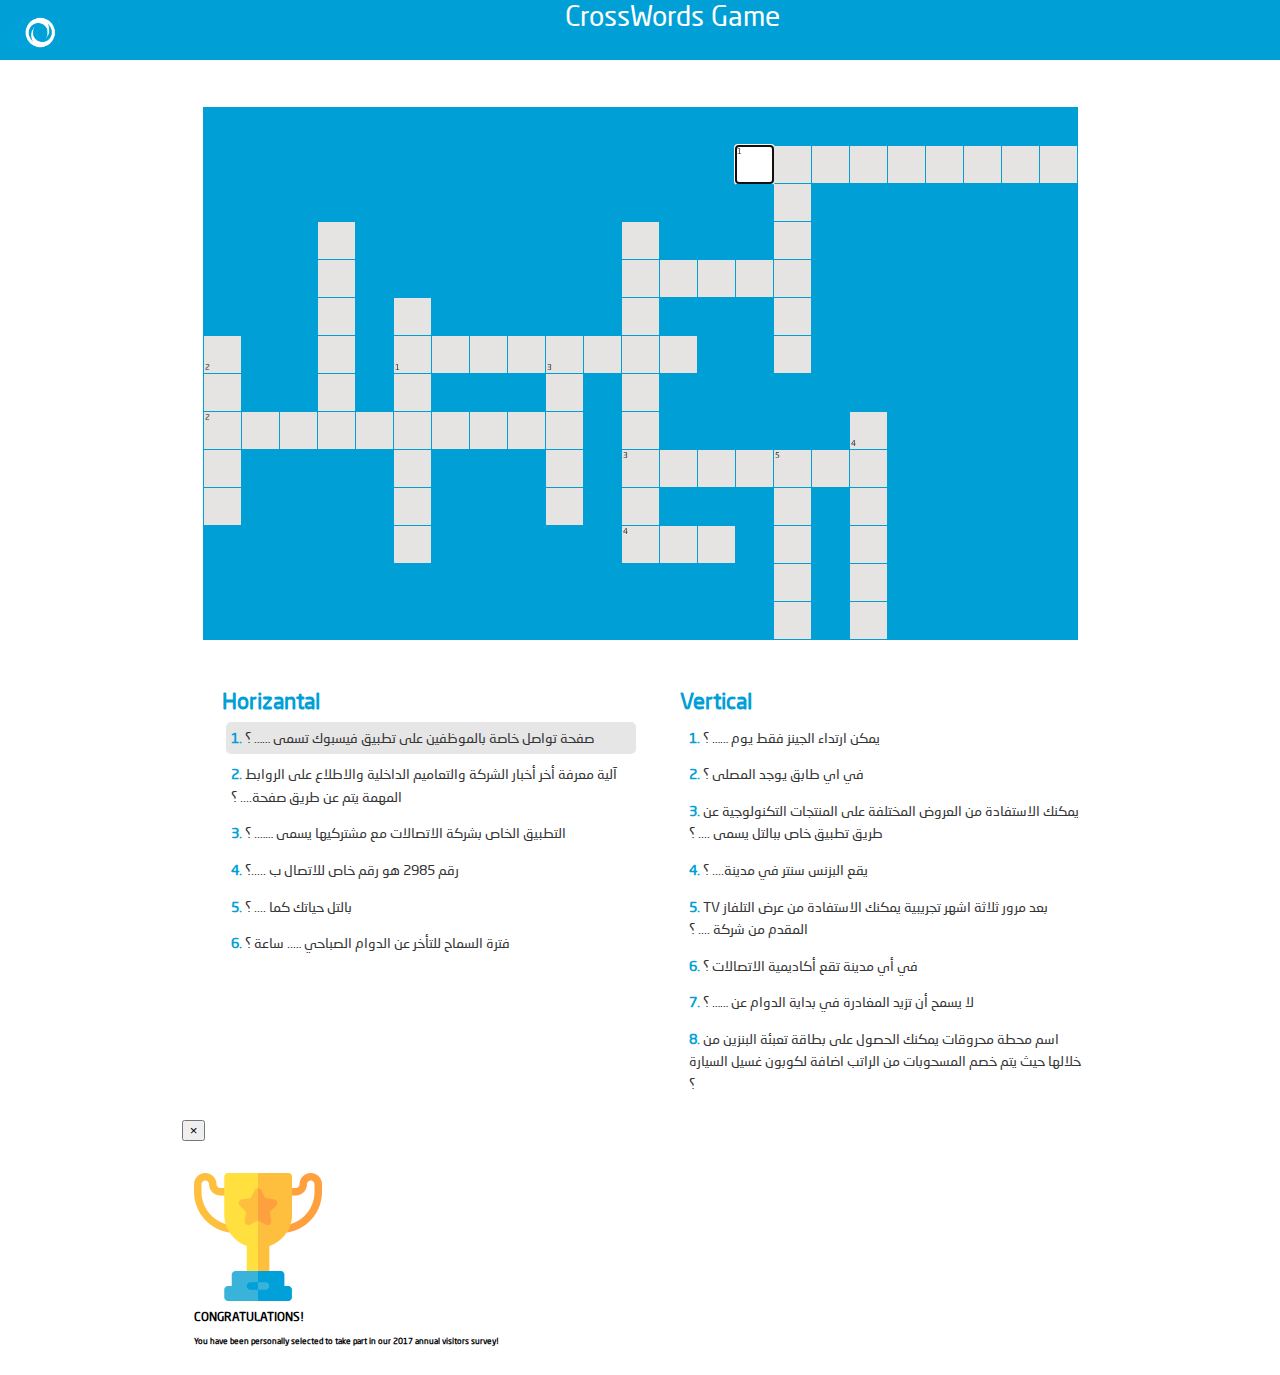
==== index.html @ 5eb7596e "Add files via upload" ====
<!DOCTYPE html>
<html lang="en">
<head>
  <meta charset="UTF-8">
  <meta http-equiv="X-UA-Compatible" content="IE=edge">
  <meta name="viewport" content="width=device-width, initial-scale=1.0">
  <script src="https://cdnjs.cloudflare.com/ajax/libs/jquery/3.5.1/jquery.js"></script>
  <!-- <link href="https://cdn.jsdelivr.net/npm/bootstrap@5.1.0/dist/css/bootstrap.min.css" rel="stylesheet" integrity="sha384-KyZXEAg3QhqLMpG8r+8fhAXLRk2vvoC2f3B09zVXn8CA5QIVfZOJ3BCsw2P0p/We" crossorigin="anonymous">
  <script src="https://cdn.jsdelivr.net/npm/bootstrap@5.1.0/dist/js/bootstrap.bundle.min.js" integrity="sha384-U1DAWAznBHeqEIlVSCgzq+c9gqGAJn5c/t99JyeKa9xxaYpSvHU5awsuZVVFIhvj" crossorigin="anonymous"></script> -->
  <!-- <script src="https://stackpath.bootstrapcdn.com/bootstrap/4.3.1/css/bootstrap.min.css"></script>
  <script src="https://stackpath.bootstrapcdn.com/bootstrap/4.3.1/js/bootstrap.bundle.min.js"></script>
  <script src="https://cdnjs.cloudflare.com/ajax/libs/jquery/3.2.1/jquery.min.js"></script> -->
  <!-- <script src="https://cdnjs.cloudflare.com/ajax/libs/jquery/3.2.1/jquery.min.js"></script> -->

  <!-- <link rel="stylesheet" href="https://maxcdn.bootstrapcdn.com/bootstrap/4.0.0/css/bootstrap.min.css" integrity="sha384-Gn5384xqQ1aoWXA+058RXPxPg6fy4IWvTNh0E263XmFcJlSAwiGgFAW/dAiS6JXm" crossorigin="anonymous">
  <script src="https://code.jquery.com/jquery-3.2.1.slim.min.js" integrity="sha384-KJ3o2DKtIkvYIK3UENzmM7KCkRr/rE9/Qpg6aAZGJwFDMVNA/GpGFF93hXpG5KkN" crossorigin="anonymous"></script>
  <script src="https://cdnjs.cloudflare.com/ajax/libs/popper.js/1.12.9/umd/popper.min.js" integrity="sha384-ApNbgh9B+Y1QKtv3Rn7W3mgPxhU9K/ScQsAP7hUibX39j7fakFPskvXusvfa0b4Q" crossorigin="anonymous"></script>
  <script src="https://maxcdn.bootstrapcdn.com/bootstrap/4.0.0/js/bootstrap.min.js" integrity="sha384-JZR6Spejh4U02d8jOt6vLEHfe/JQGiRRSQQxSfFWpi1MquVdAyjUar5+76PVCmYl" crossorigin="anonymous"></script> -->

  <script src="action.js"></script>
  <script src="myjquery.js"></script>
  <link rel="stylesheet" href="style.css">
  <link rel="stylesheet" href="Modal.css">
  <!-- <link rel="stylesheet" href="Modal.css"> -->
  
  <title>Document</title>
</head>
<body>

  <div class="header"><img src="paltelLogo.png" width="65px"><span>CrossWords Game</span></div>
  <div class="puzzle-container">

    <!-- Modal -->
<div class="modal fade" id="exampleModalCenter" tabindex="-1" role="dialog" aria-labelledby="exampleModalCenterTitle" aria-hidden="true">
  <div class="modal-dialog modal-dialog-centered" role="document">
    <div class="modal-content">
      <div class="modal-header">
        <button type="button" class="close" data-dismiss="modal" aria-label="Close">
          <span aria-hidden="true">&times;</span>
        </button>
      </div>
      <div class="modal-body">
        
        

        <div class="modal-dialog">
          <div>
              <div class="text-right cross"> <i class="fa fa-times"></i> </div>
              <div class="card-body text-center"> <img src="trophy.png">
                  <h3 class="congrats">CONGRATULATIONS!</h3>
                  <h5>You have been personally selected to take part in our 2017 annual visitors survey!</h5>
              </div>
          </div>
      </div>



      </div>
     
    </div>
  </div>
</div>


    <!-- Qua appariranno sia i clues che il cruciverba-->
  </div>
  
</body>
</html>
---- style.css ----
@font-face {
	font-family: myNeoFont;
	src: url(NeoSansArabicRegular.ttf);
  }



html {
	/*
		  Deafult colors
	  */
	--white-color: hsl(0, 0%, 85%);
	--light-white-color: hsl(0, 0%, 100%);
	--black-color: hsl(0, 0%, 20%);
	--light-black-color: hsl(0, 0%, 35%);
	--accent-color: hsl(220, 50%, 50%);
	--text-color: hsl(0, 0%, 20%);
	/*
		  Transition for theme change
	  */
	-webkit-transition: color 0.2s ease-in-out, background 0.2s ease-in-out;
	transition: color 0.2s ease-in-out, background 0.2s ease-in-out;
	background-color: var(--light-white-color);
	font: 62.5%/1.3em Helvetica, sans-serif;
	width: 100%;
	height: 100%;
	font-family: myNeoFont ;
	margin-top: -10px;
	
  }
  
  html.dark {
	/*
			  Dark mode colors
		  */
	--white-color: hsl(0, 0%, 29.4%);
	--light-white-color: hsl(220, 8%, 14%);
	--black-color: hsl(0, 0%, 11%);
	--accent-color: hsl(220, 75%, 50%);
	--text-color: hsl(220, 50%, 85%);
  }
  
  html body {
	-webkit-box-sizing: border-box;
	box-sizing: border-box;
	margin: 10px auto;
	height: 1000px;
  }
  
  .puzzle-container {
	display: -webkit-box;
	display: -ms-flexbox;
	display: flex;
	flex-direction: column;
	flex-direction: column-reverse;
	-ms-flex-wrap: wrap;
	flex-wrap: wrap;
	-webkit-box-pack: space-evenly;
	-ms-flex-pack: space-evenly;
	justify-content: space-evenly;
	-webkit-box-orient: horizontal;
	-webkit-box-direction: normal;
	-ms-flex-direction: row;
	align-content: center;
	margin-top: 47px;
	/* flex-direction: row; */
	/* margin-bottom: 300px; */
	/* width: 100%; */
	/*
		  Clues style
	  */
  }
  
  .puzzle-container .puzzle-wrapper table.puzzle {
	border-collapse: collapse;
	border-spacing: 0;
	border-radius: 5px;
	max-width: 100%;
  }
  
  .puzzle-container .puzzle-wrapper table.puzzle tr {
	width: 100%;
  }
  
  .puzzle-container .puzzle-wrapper table.puzzle td {
	width: 3.7em;
	height: 3.7em;
	border: 1px solid #00a0d7;
	padding: 0;
	margin: 0;
	background-color:#00a0d7;
	position: relative;
  }
  
  .puzzle-container .puzzle-wrapper table.puzzle td input {
	width: 100%;
	height: 100%;
	/* height: 26px; */
	padding: 0em;
	border: none;
	text-align: center;
	font-size: 2.4em;
	color: var(--text-color);
	background-color: rgb(230, 227, 227);
  }
  
  .puzzle-container .puzzle-wrapper table.puzzle td input:focus,
  .puzzle-container .puzzle-wrapper table.puzzle td input::-moz-selection {
	background-color: var(--light-white-color);
	color: var(--light-black-color);
  }
  
  .puzzle-container .puzzle-wrapper table.puzzle td input:focus,
  .puzzle-container .puzzle-wrapper table.puzzle td input::selection {
	background-color: var(--light-white-color);
	color: var(--light-black-color);
  }
  
  .puzzle-container .puzzle-wrapper table.puzzle td input.done {
	font-weight: bold;
	color: #00a0d7;
	background-color: yellow;
	-webkit-user-select: none;
	-moz-user-select: none;
	-ms-user-select: none;
	user-select: none;
  }
  
  .puzzle-container .puzzle-wrapper table.puzzle td span {
	color: var(--text-color);
	font-size: 0.8em;
	position: absolute;
	left: 1px;
	-webkit-user-select: none;
	-moz-user-select: none;
	-ms-user-select: none;
	user-select: none;
  }
  
  .puzzle-container .puzzle-wrapper table.puzzle td span.across {
	bottom: -1px;
  }
  
  .puzzle-container .puzzle-wrapper table.puzzle td span.down {
	top: -1px;
  }
  
  .puzzle-container .active,
  .puzzle-container .clues-active {
	background-color: rgba(201, 201, 201, 0.466);
  }
  
  .puzzle-container aside.puzzle-clues {
	max-width: 100%;
	min-width: 40%;
	display: flex;
	flex-direction: row;
	flex-wrap: wrap;
	margin-bottom: 10px;
	margin-top: 43px;
	align-self: center;
	/* gap: 0%; */
  }
  
  .puzzle-container aside.puzzle-clues .title {
	color: #00a0d7;
	-webkit-user-select: none;
	-moz-user-select: none;
	-ms-user-select: none;
	user-select: none;
	font-size: 2.2em;
	margin-left: 40px;
  }
  
  .puzzle-container aside.puzzle-clues .clue {
	font-size: 1.4em;
	margin: 0.3em;
	line-height: 1.6em;
	list-style: none;
	padding: 5px;
	color: var(--text-color);
	border-radius: 5px;
	/* max-width: 40px; */
	max-width: 400px;
	
  }
  
  .puzzle-container aside.puzzle-clues .clue .number {
	color: #00a0d7;
	-webkit-user-select: none;
	-moz-user-select: none;
	-ms-user-select: none;
	user-select: none;
	font-weight: bold;
  }
  
  .puzzle-container aside.puzzle-clues .clue.clue-done {
	color: var(--light-black-color);
	text-decoration: line-through;
	-webkit-user-select: none;
	-moz-user-select: none;
	-ms-user-select: none;
	user-select: none;
  }
  

  /* ///////////////////////////////////////////////////////////// */
  .header{
	  width: 100%;
	  height: 60px;
	  background-color: #00a0d7;
	  color: white;
	  font-size: 2.8em;
	  text-align: center;
	  /* font-weight: lighter; */
	  /* padding-top: 30px; */
	  margin-bottom: 35px;
	  
  }

  .header span{
	position: relative;
	top: 9px;
	font-family: inherit;
	
}

.header img{
	float: left;
}

/* //////////////////////////////////////////// */
@media only screen and (max-width: 900px) {

	.puzzle-container aside.puzzle-clues {
		
		justify-content: center;
	}
}

@media only screen and (max-width: 600px) {



	.puzzle-container .puzzle-wrapper table.puzzle td {
		width: 5em;
		height:.5em;
		
	  }

	  .puzzle-container .puzzle-wrapper table.puzzle td input {
		/* width: 100%;
		height: 100%; */
		height: 26px;
		
		font-size: 1.5em;
	
	  }
  }


  /* ////////////////////////////////////////////
   */
   .puzzle{
	   /* margin-left: 100px; */
   }

   .puzzle-wrapper{
align-self: center;
   }
---- Modal.css ----
.mt-100 {
    margin-top: 100px
}

.container {
    margin-top: 200px
}

.card {
    position: relative;
    display: flex;
    width: 450px;
    flex-direction: column;
    min-width: 0;
    word-wrap: break-word;
    /* background-color: #fff;
    background-clip: border-box; */
    /* border: 1px solid #d2d2dc; */
    /* border-radius: 4px;
    -webkit-box-shadow: 0px 0px 5px 0px rgb(249, 249, 250);
    -moz-box-shadow: 0px 0px 5px 0px rgba(212, 182, 212, 1);
    box-shadow: 0px 0px 5px 0px rgb(161, 163, 164) */
}

.card .card-body {
    padding: 1rem 1rem
}

.card-body {
    flex: 1 1 auto;
    padding: 1.25rem
}

p {
    font-size: 14px
}

h4 {
    margin-top: 18px
}

.cross {
    padding: 10px;
    color: #d6312d;
    cursor: pointer
}

.continue:focus {
    outline: none
}
h1, h2, h3, h4, h5, h6 {
    margin-top: 11px;
    /* margin-bottom: .5rem; */
}
.continue {
    border-radius: 5px;
    text-transform: capitalize;
    font-size: 13px;
    padding: 8px 19px;
    cursor: pointer;
    color: #fff;
    background-color: #D50000
}

.continue:hover {
    background-color: #D32F2F !important
}

.congrats{
    margin-top: 7px;
    margin-bottom: 7px;
}
---- Modal.css ----
.mt-100 {
    margin-top: 100px
}

.container {
    margin-top: 200px
}

.card {
    position: relative;
    display: flex;
    width: 450px;
    flex-direction: column;
    min-width: 0;
    word-wrap: break-word;
    /* background-color: #fff;
    background-clip: border-box; */
    /* border: 1px solid #d2d2dc; */
    /* border-radius: 4px;
    -webkit-box-shadow: 0px 0px 5px 0px rgb(249, 249, 250);
    -moz-box-shadow: 0px 0px 5px 0px rgba(212, 182, 212, 1);
    box-shadow: 0px 0px 5px 0px rgb(161, 163, 164) */
}

.card .card-body {
    padding: 1rem 1rem
}

.card-body {
    flex: 1 1 auto;
    padding: 1.25rem
}

p {
    font-size: 14px
}

h4 {
    margin-top: 18px
}

.cross {
    padding: 10px;
    color: #d6312d;
    cursor: pointer
}

.continue:focus {
    outline: none
}
h1, h2, h3, h4, h5, h6 {
    margin-top: 11px;
    /* margin-bottom: .5rem; */
}
.continue {
    border-radius: 5px;
    text-transform: capitalize;
    font-size: 13px;
    padding: 8px 19px;
    cursor: pointer;
    color: #fff;
    background-color: #D50000
}

.continue:hover {
    background-color: #D32F2F !important
}

.congrats{
    margin-top: 7px;
    margin-bottom: 7px;
}
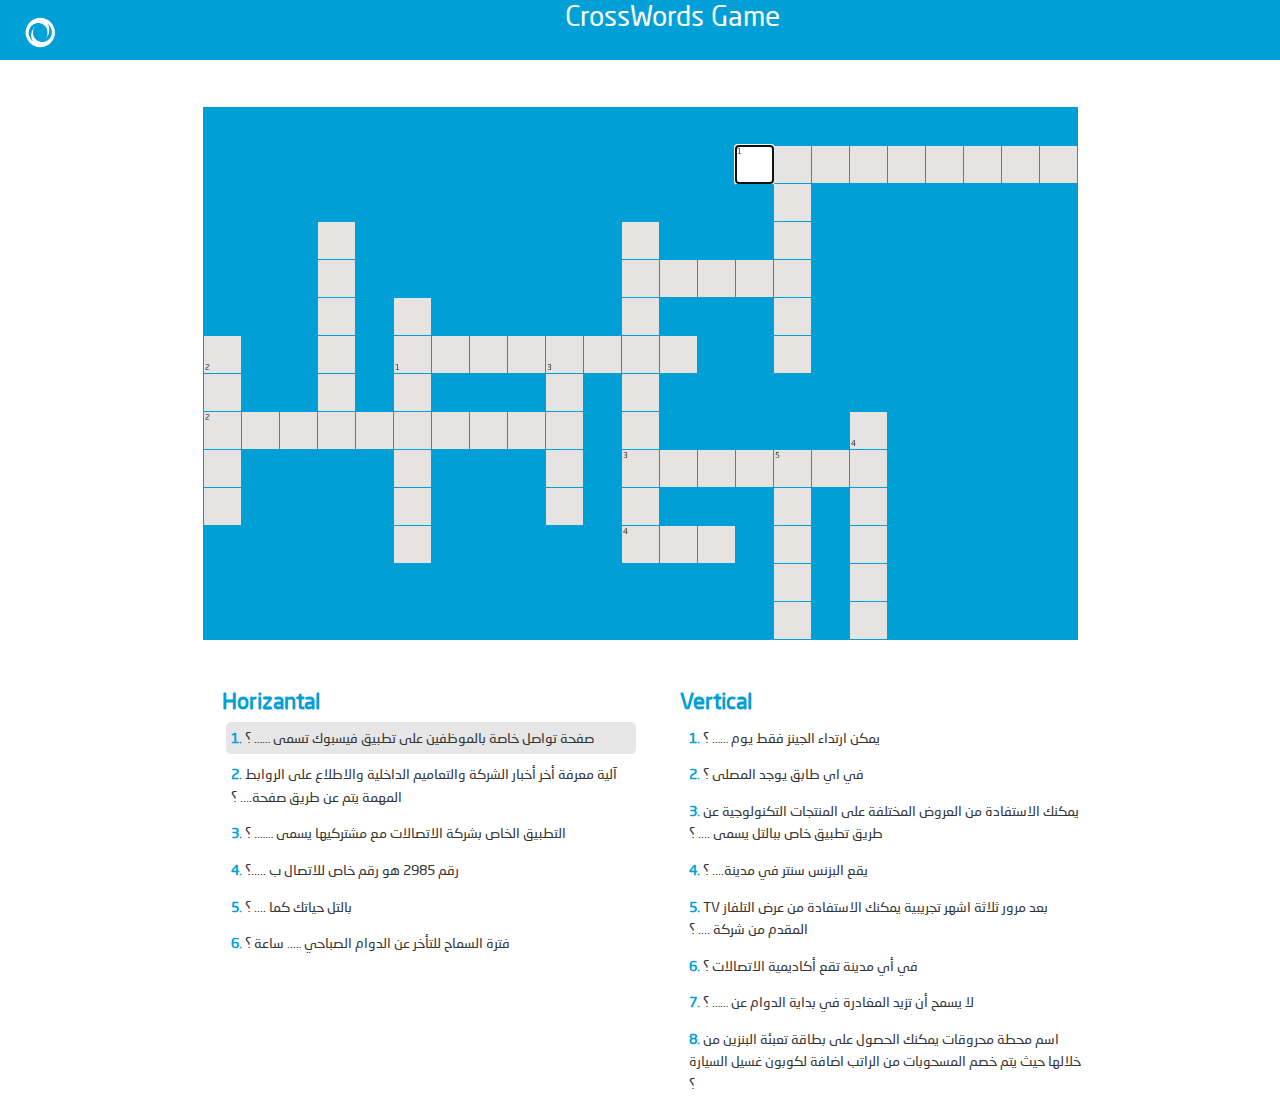
==== commit 1e7762be: "Add files via upload" ====
--- a/index.html
+++ b/index.html
@@ -31,7 +31,7 @@
   <div class="puzzle-container">
 
     <!-- Modal -->
-<div class="modal fade" id="exampleModalCenter" tabindex="-1" role="dialog" aria-labelledby="exampleModalCenterTitle" aria-hidden="true">
+<!-- <div class="modal fade" id="exampleModalCenter" tabindex="-1" role="dialog" aria-labelledby="exampleModalCenterTitle" aria-hidden="true">
   <div class="modal-dialog modal-dialog-centered" role="document">
     <div class="modal-content">
       <div class="modal-header">
@@ -59,7 +59,7 @@
      
     </div>
   </div>
-</div>
+</div> -->
 
 
     <!-- Qua appariranno sia i clues che il cruciverba-->
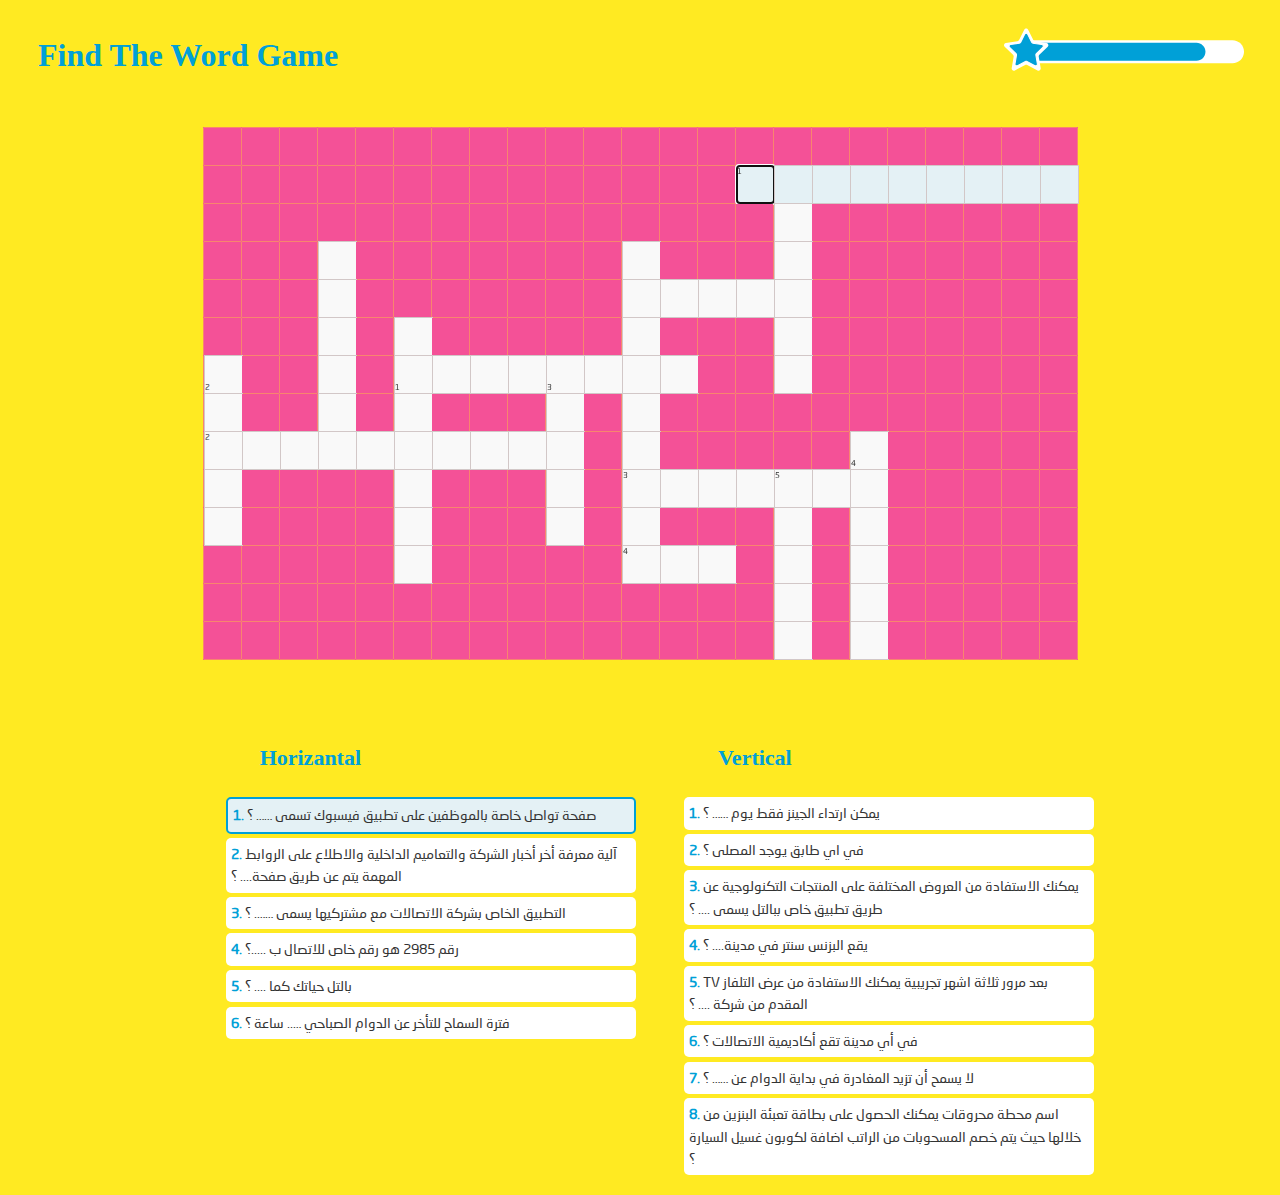
==== commit c31e3768: "Add files via upload" ====
--- a/index.html
+++ b/index.html
@@ -22,12 +22,21 @@
   <link rel="stylesheet" href="style.css">
   <link rel="stylesheet" href="Modal.css">
   <!-- <link rel="stylesheet" href="Modal.css"> -->
+
+  <!-- <link href="https://cdn.jsdelivr.net/npm/bootstrap@5.1.0/dist/css/bootstrap.min.css" rel="stylesheet" integrity="sha384-KyZXEAg3QhqLMpG8r+8fhAXLRk2vvoC2f3B09zVXn8CA5QIVfZOJ3BCsw2P0p/We" crossorigin="anonymous"> -->
   
   <title>Document</title>
 </head>
 <body>
 
-  <div class="header"><img src="paltelLogo.png" width="65px"><span>CrossWords Game</span></div>
+  <!-- <div class="header"><img src="paltelLogo.png" width="65px"><span>CrossWords Game</span></div> -->
+  <div class="flex-row">
+  <h1>Find The Word Game</h1>
+  <img src="progress.svg">
+</div>
+  <div class="progress">
+    <div class="progress-bar" role="progressbar" style="width: 25%" aria-valuenow="25" aria-valuemin="0" aria-valuemax="100"></div>
+  </div>
   <div class="puzzle-container">
 
     <!-- Modal -->
--- a/style.css
+++ b/style.css
@@ -27,6 +27,7 @@
 	font-family: myNeoFont ;
 	margin-top: -10px;
 	
+	background-color: #FFEA22;
   }
   
   html.dark {
@@ -62,7 +63,7 @@
 	-webkit-box-direction: normal;
 	-ms-flex-direction: row;
 	align-content: center;
-	margin-top: 47px;
+	margin-top: 27px;
 	/* flex-direction: row; */
 	/* margin-bottom: 300px; */
 	/* width: 100%; */
@@ -84,24 +85,25 @@
   
   .puzzle-container .puzzle-wrapper table.puzzle td {
 	width: 3.7em;
-	height: 3.7em;
-	border: 1px solid #00a0d7;
-	padding: 0;
-	margin: 0;
-	background-color:#00a0d7;
-	position: relative;
+    height: 3.7em;
+    border: 1px solid #f45197a8;
+    padding: 0;
+    margin: 0;
+    background-color: #F45197;
+    position: relative;
   }
   
   .puzzle-container .puzzle-wrapper table.puzzle td input {
 	width: 100%;
-	height: 100%;
-	/* height: 26px; */
-	padding: 0em;
-	border: none;
-	text-align: center;
-	font-size: 2.4em;
-	color: var(--text-color);
-	background-color: rgb(230, 227, 227);
+    height: 100%;
+    /* height: 26px; */
+    padding: 0em;
+    border: none;
+    text-align: center;
+    font-size: 2.4em;
+    color: var(--text-color);
+    background-color: rgb(249 249 249);
+    border: 1px solid #d2c7c7;
   }
   
   .puzzle-container .puzzle-wrapper table.puzzle td input:focus,
@@ -147,7 +149,9 @@
   
   .puzzle-container .active,
   .puzzle-container .clues-active {
-	background-color: rgba(201, 201, 201, 0.466);
+	/* background-color: rgba(201, 201, 201, 0.466); */
+	border: 2px solid #00a0d7;
+	background-color: #e4f1f5 !important;
   }
   
   .puzzle-container aside.puzzle-clues {
@@ -182,6 +186,7 @@
 	border-radius: 5px;
 	/* max-width: 40px; */
 	max-width: 400px;
+	background-color: white;
 	
   }
   
@@ -205,6 +210,18 @@
   
 
   /* ///////////////////////////////////////////////////////////// */
+
+  .flex-row{
+	  display: flex;
+	  flex-direction: row;
+	  justify-content: space-between;
+  }
+  .flex-row img{
+	/* float: right; */
+    /* margin-left: 53%; */
+    width: 240px;
+	margin-right: 36px;
+  }
   .header{
 	  width: 100%;
 	  height: 60px;
@@ -267,4 +284,16 @@
 
    .puzzle-wrapper{
 align-self: center;
+   }
+
+
+   h1{
+	font-family: Neo Sans Arabic;
+    font-style: normal;
+    font-weight: bolder;
+    line-height: 48px;
+    color: #00A0D7;
+    font-size: 32px;
+    padding-left: 38px;
+    padding-top: 20px;
    }